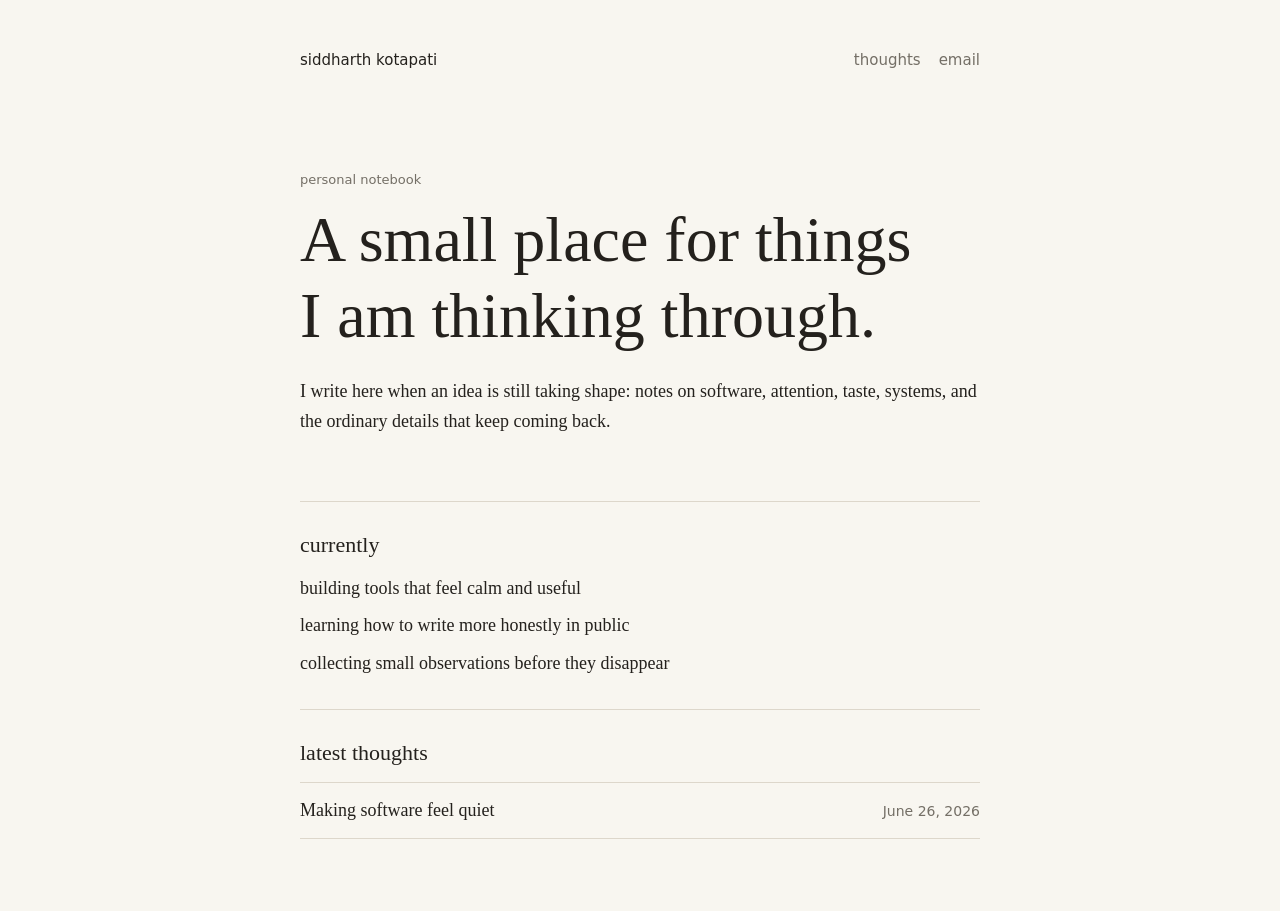
==== index.html @ 5019326f "Create quiet notebook site" ====
<!doctype html>
<html lang="en">
  <head>
    <meta charset="utf-8">
    <meta name="viewport" content="width=device-width, initial-scale=1">
    <title>Siddharth Kotapati</title>
    <meta
      name="description"
      content="A quiet personal notebook for thoughts, projects, and small observations."
    >
    <link rel="stylesheet" href="./styles.css">
  </head>
  <body>
    <main class="page">
      <header class="site-header">
        <a class="name" href="./">siddharth kotapati</a>
        <nav aria-label="Primary">
          <a href="./thoughts/">thoughts</a>
          <a href="mailto:hello@example.com">email</a>
        </nav>
      </header>

      <section class="intro" aria-labelledby="intro-title">
        <p class="kicker">personal notebook</p>
        <h1 id="intro-title">A small place for things I am thinking through.</h1>
        <p>
          I write here when an idea is still taking shape: notes on software,
          attention, taste, systems, and the ordinary details that keep coming
          back.
        </p>
      </section>

      <section class="section" aria-labelledby="currently-title">
        <h2 id="currently-title">currently</h2>
        <ul class="quiet-list">
          <li>building tools that feel calm and useful</li>
          <li>learning how to write more honestly in public</li>
          <li>collecting small observations before they disappear</li>
        </ul>
      </section>

      <section class="section" aria-labelledby="latest-title">
        <h2 id="latest-title">latest thoughts</h2>
        <ol class="thought-list">
          <li>
            <a href="./thoughts/making-software-feel-quiet.html">
              Making software feel quiet
            </a>
            <time datetime="2026-06-26">June 26, 2026</time>
          </li>
        </ol>
      </section>
    </main>
  </body>
</html>
---- styles.css ----
:root {
  color-scheme: light;
  --background: #f8f6f0;
  --text: #24211d;
  --muted: #746f66;
  --line: #ddd7cb;
  --link: #2f5f6f;
  --link-hover: #173b46;
  --selection: #d9e7e6;
}

* {
  box-sizing: border-box;
}

::selection {
  background: var(--selection);
}

html {
  min-height: 100%;
}

body {
  margin: 0;
  min-height: 100%;
  background: var(--background);
  color: var(--text);
  font-family: Georgia, "Times New Roman", serif;
  font-size: 18px;
  line-height: 1.65;
  text-rendering: optimizeLegibility;
}

a {
  color: var(--link);
  text-decoration-thickness: 0.06em;
  text-underline-offset: 0.18em;
}

a:hover {
  color: var(--link-hover);
}

.page {
  width: min(100% - 40px, 680px);
  margin: 0 auto;
  padding: 48px 0 72px;
}

.site-header {
  display: flex;
  align-items: baseline;
  justify-content: space-between;
  gap: 24px;
  margin-bottom: 96px;
  font-size: 15px;
  font-family: ui-sans-serif, system-ui, -apple-system, BlinkMacSystemFont,
    "Segoe UI", sans-serif;
}

.name {
  color: var(--text);
  text-decoration: none;
}

nav {
  display: flex;
  gap: 18px;
  flex-wrap: wrap;
  justify-content: flex-end;
}

nav a {
  color: var(--muted);
  text-decoration: none;
}

nav a:hover,
nav a[aria-current="page"] {
  color: var(--text);
}

.intro {
  margin-bottom: 64px;
}

.intro.compact {
  margin-bottom: 44px;
}

.kicker {
  margin: 0 0 12px;
  color: var(--muted);
  font-family: ui-sans-serif, system-ui, -apple-system, BlinkMacSystemFont,
    "Segoe UI", sans-serif;
  font-size: 13px;
  letter-spacing: 0;
  text-transform: lowercase;
}

h1,
h2 {
  font-weight: 400;
  line-height: 1.18;
}

h1 {
  max-width: 620px;
  margin: 0 0 24px;
  font-size: clamp(36px, 7vw, 64px);
}

h2 {
  margin: 0 0 16px;
  font-size: 22px;
}

p {
  margin: 0 0 22px;
}

.section {
  padding-top: 30px;
  margin-top: 30px;
  border-top: 1px solid var(--line);
}

.quiet-list,
.thought-list {
  padding: 0;
  margin: 0;
  list-style: none;
}

.quiet-list li {
  margin-bottom: 8px;
}

.thought-list li {
  display: grid;
  grid-template-columns: 1fr auto;
  gap: 24px;
  align-items: baseline;
  padding: 13px 0;
  border-top: 1px solid var(--line);
}

.thought-list li:last-child {
  border-bottom: 1px solid var(--line);
}

.thought-list a {
  color: var(--text);
  text-decoration: none;
}

.thought-list a:hover {
  color: var(--link-hover);
  text-decoration: underline;
  text-decoration-thickness: 0.06em;
  text-underline-offset: 0.18em;
}

time {
  color: var(--muted);
  font-family: ui-sans-serif, system-ui, -apple-system, BlinkMacSystemFont,
    "Segoe UI", sans-serif;
  font-size: 14px;
  white-space: nowrap;
}

.post h1 {
  margin-bottom: 12px;
}

.post time {
  display: block;
  margin-bottom: 40px;
}

.post {
  margin-bottom: 56px;
}

.back-link {
  font-family: ui-sans-serif, system-ui, -apple-system, BlinkMacSystemFont,
    "Segoe UI", sans-serif;
  font-size: 15px;
}

@media (max-width: 560px) {
  body {
    font-size: 17px;
  }

  .page {
    width: min(100% - 32px, 680px);
    padding-top: 32px;
  }

  .site-header {
    display: block;
    margin-bottom: 72px;
  }

  nav {
    justify-content: flex-start;
    margin-top: 12px;
  }

  .thought-list li {
    grid-template-columns: 1fr;
    gap: 2px;
  }
}
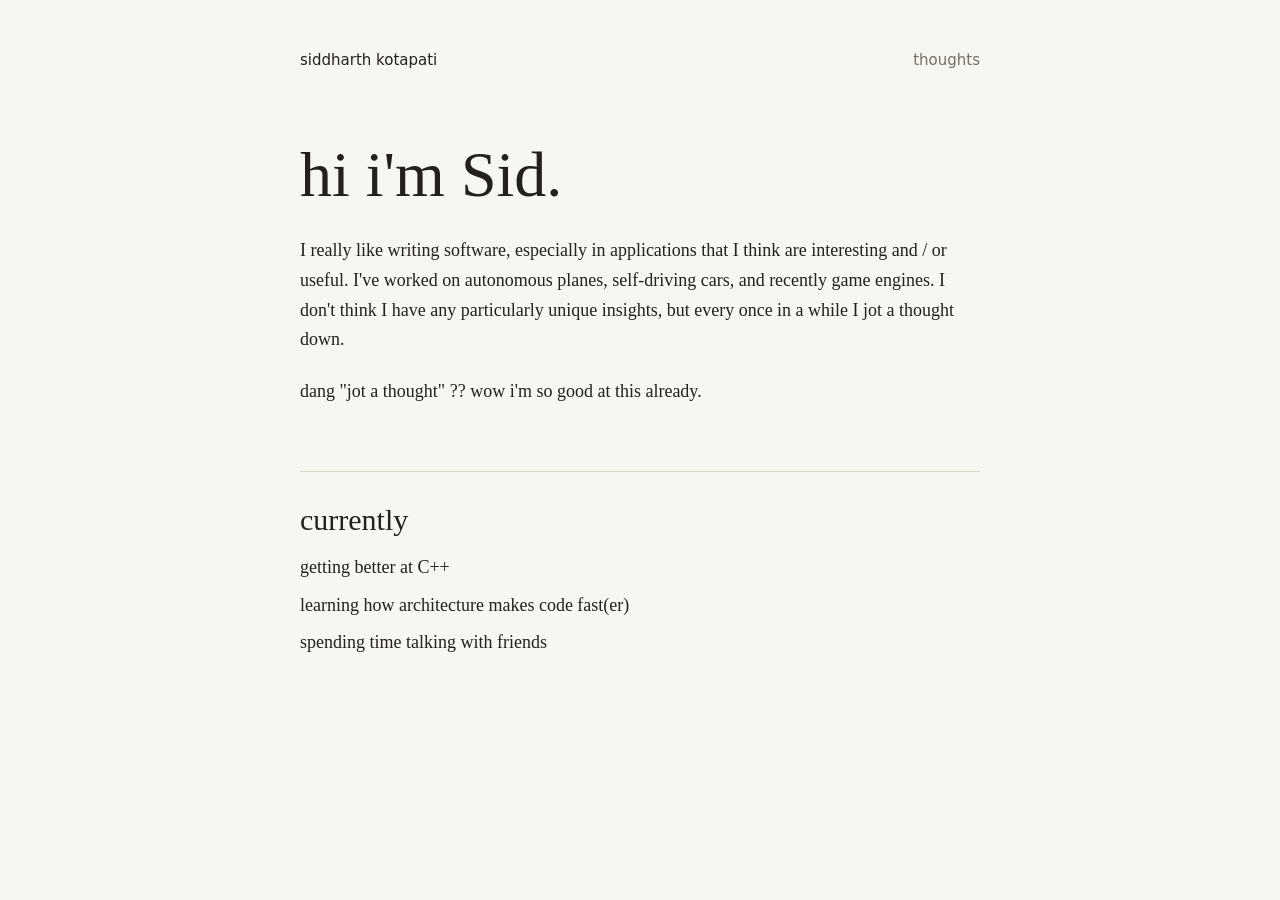
==== commit bea8f28e: "Update website" ====
--- a/index.html
+++ b/index.html
@@ -11,44 +11,36 @@
     <link rel="stylesheet" href="./styles.css">
   </head>
   <body>
-    <main class="page">
+    <main class="page home-page">
       <header class="site-header">
         <a class="name" href="./">siddharth kotapati</a>
         <nav aria-label="Primary">
           <a href="./thoughts/">thoughts</a>
-          <a href="mailto:hello@example.com">email</a>
         </nav>
       </header>
 
       <section class="intro" aria-labelledby="intro-title">
-        <p class="kicker">personal notebook</p>
-        <h1 id="intro-title">A small place for things I am thinking through.</h1>
+        <h1 id="intro-title">hi i'm Sid.</h1>
         <p>
-          I write here when an idea is still taking shape: notes on software,
-          attention, taste, systems, and the ordinary details that keep coming
-          back.
+          I really like writing software, especially in applications that I
+          think are interesting and / or useful. I've worked on autonomous
+          planes, self-driving cars, and recently game engines. I don't think I
+          have any particularly unique insights, but every once in a while I jot
+          a thought down.
+        </p>
+        <p>
+          dang "jot a thought" ?? wow i'm so good at this
+          already.
         </p>
       </section>
 
-      <section class="section" aria-labelledby="currently-title">
+      <section class="section currently" aria-labelledby="currently-title">
         <h2 id="currently-title">currently</h2>
         <ul class="quiet-list">
-          <li>building tools that feel calm and useful</li>
-          <li>learning how to write more honestly in public</li>
-          <li>collecting small observations before they disappear</li>
+          <li>getting better at C++</li>
+          <li>learning how architecture makes code fast(er)</li>
+          <li>spending time talking with friends</li>
         </ul>
-      </section>
-
-      <section class="section" aria-labelledby="latest-title">
-        <h2 id="latest-title">latest thoughts</h2>
-        <ol class="thought-list">
-          <li>
-            <a href="./thoughts/making-software-feel-quiet.html">
-              Making software feel quiet
-            </a>
-            <time datetime="2026-06-26">June 26, 2026</time>
-          </li>
-        </ol>
       </section>
     </main>
   </body>
--- a/styles.css
+++ b/styles.css
@@ -59,6 +59,18 @@
     "Segoe UI", sans-serif;
 }
 
+.thoughts-page .site-header {
+  margin-bottom: 64px;
+}
+
+.home-page .site-header {
+  margin-bottom: 64px;
+}
+
+.post-page .site-header {
+  margin-bottom: 64px;
+}
+
 .name {
   color: var(--text);
   text-decoration: none;
@@ -116,8 +128,30 @@
   font-size: 22px;
 }
 
+.currently h2 {
+  font-size: 30px;
+}
+
 p {
   margin: 0 0 22px;
+}
+
+code {
+  font-family: ui-monospace, SFMono-Regular, Menlo, Monaco, Consolas,
+    "Liberation Mono", monospace;
+  font-size: 0.88em;
+  color: inherit;
+  white-space: nowrap;
+}
+
+h1 code,
+.thought-list code {
+  font-size: 0.78em;
+}
+
+.thought-list code {
+  padding-top: 0.06em;
+  padding-bottom: 0.06em;
 }
 
 .section {
